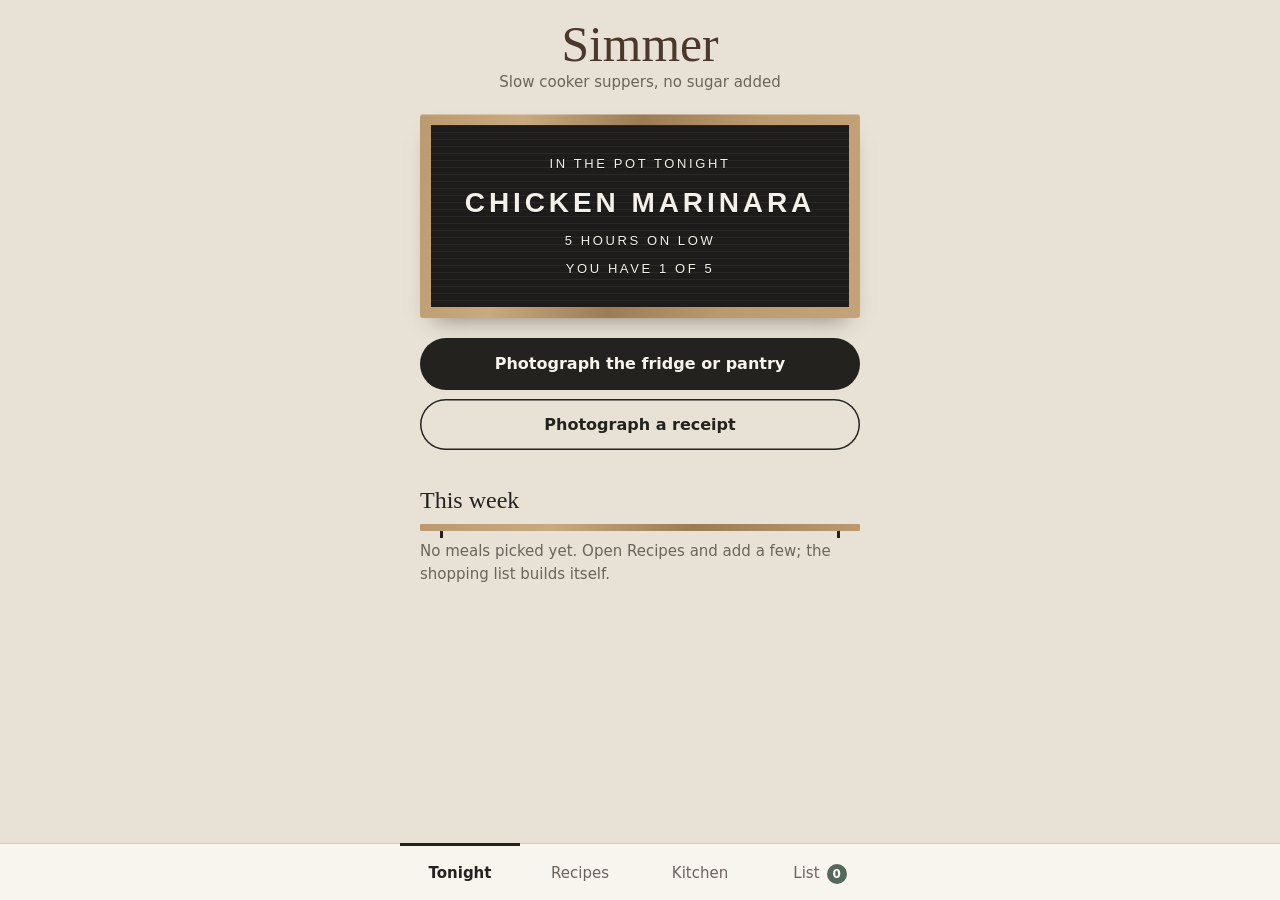
==== kitchen/index.html @ a41b76cf "Add Simmer: slow cooker kitchen app at /kitchen, with its photo reader Co-Authored-By: Claude Fable " ====
<!DOCTYPE html>
<html lang="en">
<head>
<meta charset="utf-8">
<meta name="viewport" content="width=device-width, initial-scale=1, viewport-fit=cover">
<meta http-equiv="Content-Security-Policy" content="default-src 'self'; img-src 'self' data: blob:; connect-src 'self' https://*.workers.dev; base-uri 'none'; form-action 'none'">
<meta name="robots" content="noindex">
<meta name="theme-color" content="#E7E1D6">
<meta name="apple-mobile-web-app-capable" content="yes">
<meta name="apple-mobile-web-app-title" content="Simmer">
<meta name="apple-mobile-web-app-status-bar-style" content="default">
<title>Simmer</title>
<link rel="manifest" href="manifest.webmanifest">
<link rel="apple-touch-icon" href="icon-180.png">
<link rel="icon" href="icon-180.png">
<link rel="stylesheet" href="app.css">
</head>
<body>
<header class="top">
  <h1 class="mark">Simmer</h1>
  <p class="sub" id="sub"></p>
</header>

<main id="view" tabindex="-1"></main>

<nav class="tabs" aria-label="Sections">
  <button data-tab="home" aria-current="page">Tonight</button>
  <button data-tab="recipes">Recipes</button>
  <button data-tab="kitchen">Kitchen</button>
  <button data-tab="list">List <span class="count" id="listCount" hidden></span></button>
</nav>

<div class="scrim" id="scrim" hidden></div>
<section class="sheet" id="sheet" role="dialog" aria-modal="true" aria-labelledby="sheetTitle" hidden></section>
<div class="toast" id="toast" role="status" aria-live="polite"></div>
<input type="file" id="photo" accept="image/*" multiple hidden>

<script type="module" src="app.js"></script>
</body>
</html>
---- kitchen/app.css ----
/* Simmer. A coffee-corner kitchen: limewashed wall, white oak shelves, matte black hardware, a felt letter board. */
:root {
  --wall: #E7E1D6;
  --stoneware: #F8F5EF;
  --iron: #24221F;
  --felt: #1D1C1A;
  --oak: #BC9A70;
  --oak-deep: #9C7C55;
  --leaf: #55695A;
  --espresso: #4B372B;
  --soft: #6B645A;
  --line: #D5CDBF;
  --display: "Didot", "Bodoni 72", "Bodoni MT", "Playfair Display", Georgia, serif;
  --script: "Snell Roundhand", "Savoye LET", "Apple Chancery", "Brush Script MT", cursive;
  --body: "Avenir Next", Avenir, "Segoe UI", system-ui, sans-serif;
  --board: "Avenir Next Condensed", "Arial Narrow", "Helvetica Neue", Arial, sans-serif;
}
* { box-sizing: border-box; }
html { -webkit-text-size-adjust: 100%; }
body {
  margin: 0; background: var(--wall); color: var(--iron);
  font: 400 1.0625rem/1.5 var(--body);
  padding: env(safe-area-inset-top) 0 calc(5.25rem + env(safe-area-inset-bottom));
  -webkit-tap-highlight-color: transparent;
}
body.locked { overflow: hidden; }
button { font: inherit; color: inherit; background: none; border: 0; padding: 0; text-align: inherit; cursor: pointer; }
:focus-visible { outline: 3px solid var(--leaf); outline-offset: 3px; border-radius: 4px; }
h1, h2, h3, p, ul, ol, dl, dd { margin: 0; padding: 0; }
ul, ol { list-style: none; }

.top, main { max-width: 30rem; margin: 0 auto; padding: 0 1.25rem; }
.top { padding-top: 1.25rem; text-align: center; }
.mark { font: 400 3.1rem/1 var(--script); color: var(--espresso); }
.sub { font-size: .9375rem; color: var(--soft); margin-top: .1rem; }
main { padding-top: 1.25rem; outline: none; }

/* The letter board: the one loud thing on the page. */
.boardwrap {
  display: block; width: 100%; padding: .7rem; border-radius: 3px;
  background: linear-gradient(100deg, var(--oak) 0%, #C9A97F 22%, var(--oak-deep) 47%, var(--oak) 71%, #C4A379 100%);
  box-shadow: 0 1px 0 rgba(255,255,255,.35) inset, 0 14px 22px -14px rgba(60,44,28,.55);
}
.board {
  background: var(--felt) repeating-linear-gradient(to bottom, rgba(255,255,255,.055) 0 1px, transparent 1px 7px);
  padding: 1.6rem 1rem 1.5rem; text-align: center; text-transform: uppercase;
  font-family: var(--board); color: #F4F1EA; text-shadow: 0 1px 0 rgba(0,0,0,.6);
}
.board p { letter-spacing: .2em; }
.board .small { font-size: .8125rem; font-weight: 500; line-height: 1.75rem; }
.board .big { font-size: 1.75rem; font-weight: 600; line-height: 1.2; letter-spacing: .14em; margin: .45rem 0 .5rem; text-wrap: balance; }

.snap { display: grid; gap: .6rem; margin-top: 1.25rem; }
.btn {
  display: block; text-align: center; padding: .85rem 1rem; min-height: 3rem;
  background: var(--iron); color: var(--stoneware); border-radius: 999px; font-weight: 600; font-size: 1rem;
}
.btn.quiet { background: none; color: var(--iron); box-shadow: inset 0 0 0 1.5px var(--iron); }
.btn.small { padding: .55rem 1.1rem; min-height: 2.75rem; }
.btn.wide { width: 100%; margin-top: 1.5rem; }
.btn:active { transform: translateY(1px); }

/* Headings sit on an oak shelf with two black brackets. */
.shelf {
  font: 400 1.5rem/1.2 var(--display); margin: 2.25rem 0 1rem; padding-bottom: .55rem; position: relative;
}
.shelf::after {
  content: ""; position: absolute; left: 0; right: 0; bottom: -7px; height: 7px; border-radius: 1px;
  background: linear-gradient(95deg, var(--oak), #C9A97F 30%, var(--oak-deep) 62%, var(--oak));
  box-shadow: 0 6px 8px -5px rgba(60,44,28,.5);
}
.shelf::before {
  content: ""; position: absolute; left: 1.25rem; right: 1.25rem; bottom: -14px; height: 7px;
  border-left: 3px solid var(--iron); border-right: 3px solid var(--iron);
}

.note { color: var(--soft); font-size: .9375rem; margin: 1rem 0; }
.link { display: block; margin-top: 1rem; font-weight: 600; color: var(--leaf); text-decoration: underline; text-underline-offset: 3px; min-height: 2.75rem; }

.rows li + li { border-top: 1px solid var(--line); }
.row { display: flex; justify-content: space-between; align-items: baseline; gap: 1rem; width: 100%; padding: .85rem 0; }
.row .name { font: 400 1.1875rem/1.25 var(--display); }
.meta { color: var(--soft); font-size: .875rem; white-space: nowrap; }

.chips { display: flex; gap: .5rem; overflow-x: auto; margin: 0 -1.25rem 1.25rem; padding: 2px 1.25rem .25rem; scrollbar-width: none; }
.chips::-webkit-scrollbar { display: none; }
.chip { flex: none; padding: .5rem .9rem; min-height: 2.75rem; border-radius: 999px; box-shadow: inset 0 0 0 1.5px var(--line); font-size: .9375rem; background: var(--stoneware); }
.chip[aria-pressed="true"] { background: var(--iron); color: var(--stoneware); box-shadow: none; }

.cards { display: grid; gap: .75rem; }
.card { display: block; width: 100%; background: var(--stoneware); padding: 1.1rem 1.15rem 1rem; border-radius: 4px; border-bottom: 3px solid var(--oak); }
.card .name { display: block; font: 400 1.4375rem/1.2 var(--display); }
.card .meta { display: block; white-space: normal; margin-top: .3rem; }
.have { display: block; margin-top: .6rem; font-size: .9375rem; font-weight: 600; color: var(--espresso); }
.have.ok { color: var(--leaf); }

.pills { display: flex; flex-wrap: wrap; gap: .5rem; }
.pill { padding: .55rem .9rem; min-height: 2.75rem; border-radius: 999px; font-size: .9375rem; color: var(--soft); box-shadow: inset 0 0 0 1.5px var(--line); }
.pill[aria-pressed="true"] { background: var(--leaf); color: #fff; box-shadow: none; font-weight: 600; }
.add { margin-top: 1rem; }
.add label { display: block; font-size: .9375rem; color: var(--soft); margin-bottom: .4rem; }
.add div { display: flex; gap: .5rem; }
.add input { flex: 1; min-width: 0; font: inherit; padding: .55rem .9rem; border: 1.5px solid var(--line); border-radius: 999px; background: var(--stoneware); color: var(--iron); }

.verdict { background: var(--felt); color: #F4F1EA; padding: 1.4rem 1.25rem 1.25rem; border-radius: 4px; }
.verdict .pick { font: 400 2rem/1.1 var(--display); margin-bottom: .3rem; }
.verdict dl { display: flex; gap: 2rem; margin-top: 1rem; padding-top: .9rem; border-top: 1px solid rgba(255,255,255,.18); }
.verdict dt { font-size: .875rem; opacity: .75; }
.verdict dd { font-size: 1.25rem; font-weight: 600; font-variant-numeric: tabular-nums; }

.buy { width: 100%; border-collapse: collapse; font-variant-numeric: tabular-nums; }
.buy thead th { font-size: .8125rem; font-weight: 500; color: var(--soft); text-align: right; padding: 0 0 .5rem .5rem; }
.buy thead th:first-child { text-align: left; padding-left: 0; }
.buy tbody tr { border-top: 1px solid var(--line); }
.buy tbody th { text-align: left; display: flex; align-items: center; gap: .75rem; font-weight: 400; padding: .7rem 0; }
.buy tbody th .name { display: block; line-height: 1.3; }
.buy tbody th .meta { display: block; white-space: normal; }
.buy b { font-weight: 600; color: var(--espresso); }
.buy td { text-align: right; padding-left: .5rem; color: var(--soft); white-space: nowrap; vertical-align: middle; font-size: .9375rem; }
.buy td.win { color: var(--iron); font-weight: 700; }
.buy td i { font-style: normal; font-size: .6875rem; color: var(--leaf); margin-left: 2px; vertical-align: super; }
.tick { flex: none; width: 1.75rem; height: 1.75rem; border-radius: 50%; box-shadow: inset 0 0 0 1.5px var(--iron); position: relative; }
.tick::after { content: ""; position: absolute; inset: -.5rem; }

.tabs {
  position: fixed; left: 0; right: 0; bottom: 0; z-index: 5; display: flex; justify-content: center;
  background: var(--stoneware); border-top: 1px solid var(--line); padding: 0 .5rem env(safe-area-inset-bottom);
}
.tabs button { flex: 1; max-width: 7.5rem; text-align: center; padding: 1rem 0 .95rem; font-size: .9375rem; color: var(--soft); border-top: 3px solid transparent; margin-top: -1px; }
.tabs button[aria-current] { color: var(--iron); font-weight: 600; border-top-color: var(--iron); }
.count { display: inline-block; min-width: 1.25rem; padding: 0 .3rem; margin-left: .15rem; border-radius: 999px; background: var(--leaf); color: #fff; font-size: .75rem; font-weight: 600; line-height: 1.25rem; }

.scrim { position: fixed; inset: 0; background: rgba(29,28,26,.5); z-index: 10; }
.sheet {
  position: fixed; left: 0; right: 0; bottom: 0; z-index: 11; max-height: 90dvh; overflow-y: auto;
  max-width: 30rem; margin: 0 auto; background: var(--stoneware); border-radius: 14px 14px 0 0;
  padding: 1.5rem 1.25rem calc(1.5rem + env(safe-area-inset-bottom)); animation: rise .22s ease-out;
}
@keyframes rise { from { transform: translateY(24px); opacity: 0; } }
.sheet h2 { font: 400 1.875rem/1.15 var(--display); padding-right: 4rem; text-wrap: balance; }
.sheet h3 { font: 400 1.25rem/1.2 var(--display); margin: 1.5rem 0 .5rem; }
.close { position: absolute; top: 1.1rem; right: 1.25rem; min-height: 2.75rem; padding: 0 .25rem; font-size: .9375rem; color: var(--soft); text-decoration: underline; text-underline-offset: 3px; }
.facts { color: var(--soft); font-size: .9375rem; margin-top: .5rem; }
.blurb { margin-top: .75rem; }
.ings li { display: flex; justify-content: space-between; align-items: baseline; gap: 1rem; padding: .5rem 0; border-top: 1px solid var(--line); }
.ings small { display: block; color: var(--soft); font-size: .875rem; }
.ings em { font-style: normal; font-size: .8125rem; font-weight: 600; }
.ings .got em { color: var(--leaf); }
.ings .need em { color: var(--stoneware); background: var(--espresso); padding: .1rem .55rem; border-radius: 999px; }
.steps { counter-reset: s; }
.steps li { counter-increment: s; position: relative; padding: .35rem 0 .35rem 2.1rem; }
.steps li::before { content: counter(s); position: absolute; left: 0; top: .3rem; font: 400 1.375rem/1.2 var(--display); color: var(--oak-deep); }
.little { margin-top: 1.25rem; padding: .9rem 1rem; background: #E6EBE3; border-radius: 4px; font-size: .9375rem; }
.safe { margin-top: .9rem; font-size: .875rem; color: var(--soft); }
.found li { border-top: 1px solid var(--line); }
.found label { display: flex; align-items: center; gap: .75rem; padding: .7rem 0; min-height: 2.75rem; }
.found input { width: 1.35rem; height: 1.35rem; accent-color: var(--leaf); flex: none; }
.found span { flex: 1; }
.found em { font-style: normal; color: var(--soft); font-variant-numeric: tabular-nums; }
.found { margin-top: 1rem; }
.working { height: 4px; margin-top: 1.25rem; border-radius: 2px; background: linear-gradient(90deg, var(--line) 0 40%, var(--oak) 50%, var(--line) 60% 100%) 0 0 / 300% 100%; animation: slide 1.4s linear infinite; }
@keyframes slide { to { background-position: -150% 0; } }

.toast {
  position: fixed; left: 50%; bottom: calc(6rem + env(safe-area-inset-bottom)); transform: translate(-50%, 12px); z-index: 20;
  background: var(--iron); color: var(--stoneware); padding: .6rem 1.1rem; border-radius: 999px; font-size: .9375rem;
  opacity: 0; pointer-events: none; transition: opacity .2s, transform .2s; white-space: nowrap; max-width: 90vw;
}
.toast.on { opacity: 1; transform: translate(-50%, 0); }

@media (prefers-reduced-motion: reduce) {
  .sheet, .working { animation: none; }
  .toast { transition: none; }
}
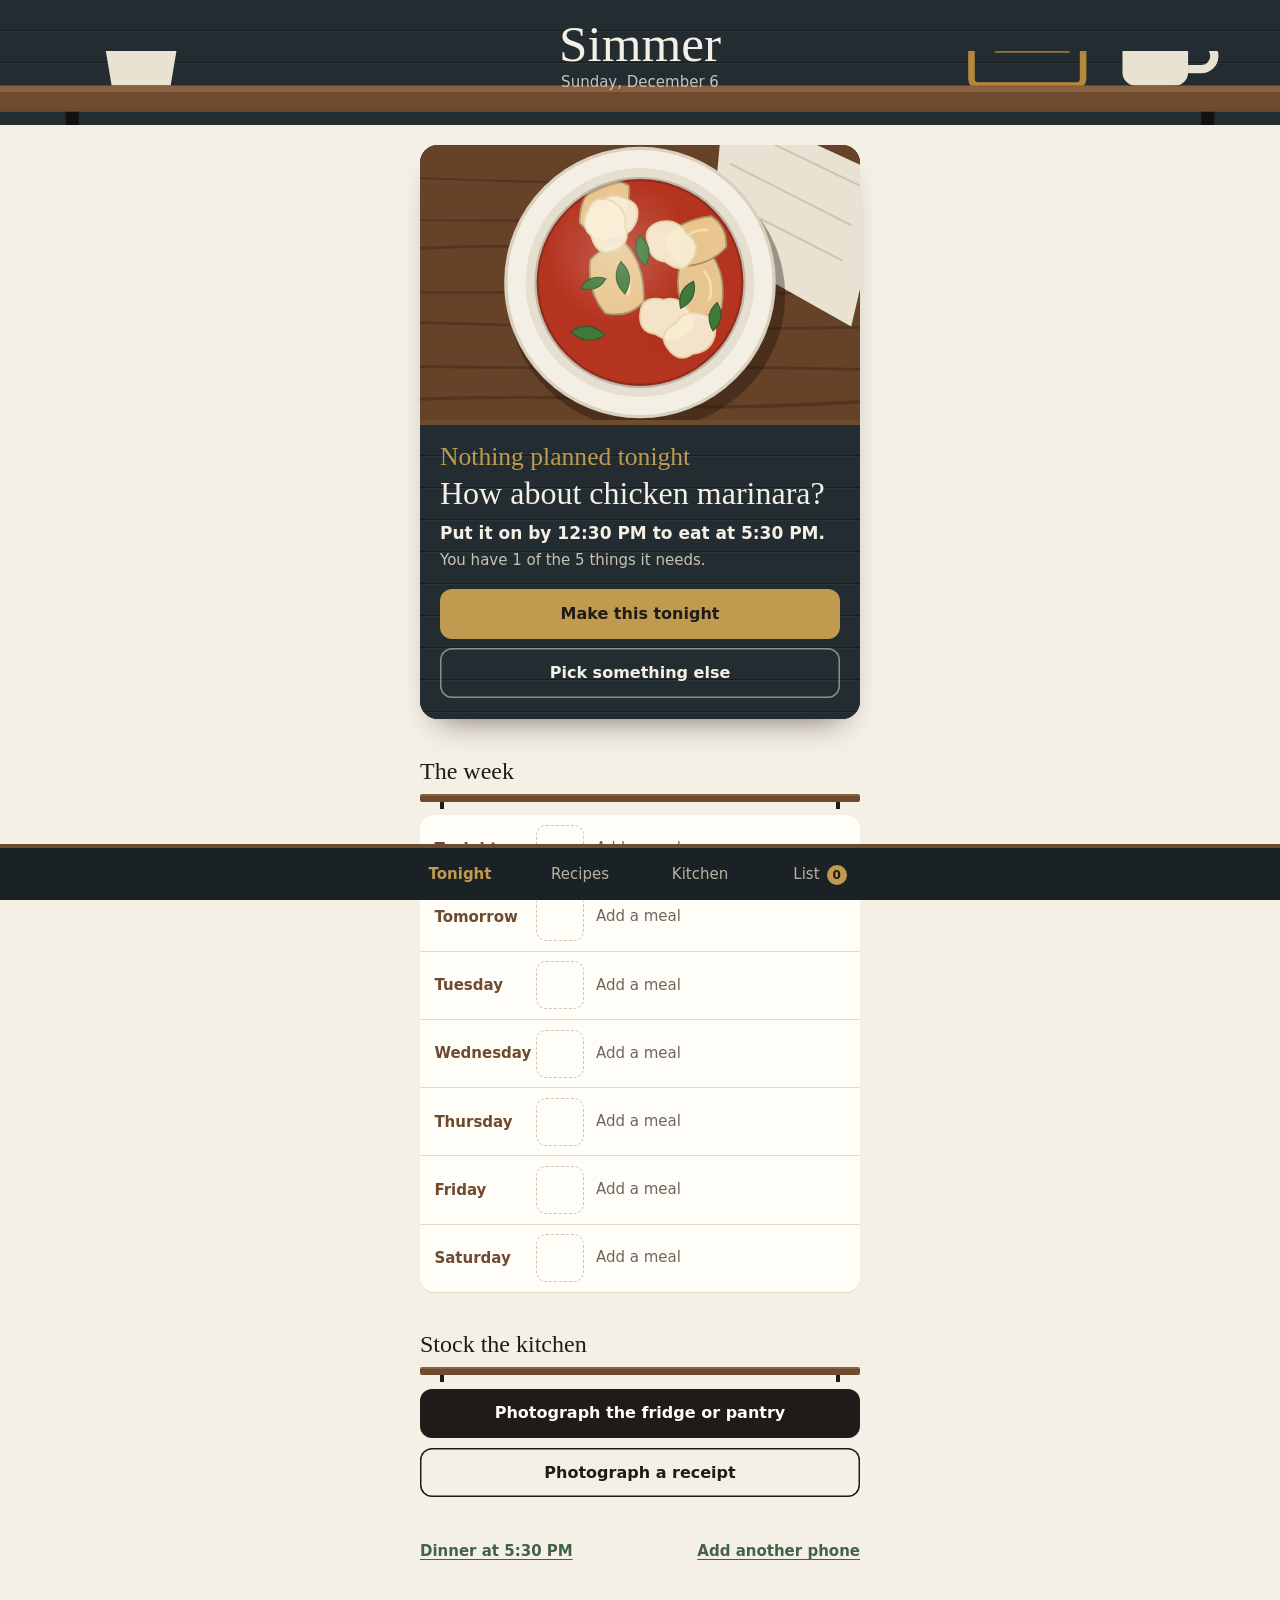
==== commit ea2a76b2: "Simmer: coffee-nook redesign, tonight's dinner, dish drawings, week plan, shared between phones Co-A" ====
--- a/kitchen/index.html
+++ b/kitchen/index.html
@@ -5,10 +5,10 @@
 <meta name="viewport" content="width=device-width, initial-scale=1, viewport-fit=cover">
 <meta http-equiv="Content-Security-Policy" content="default-src 'self'; img-src 'self' data: blob:; connect-src 'self' https://*.workers.dev; base-uri 'none'; form-action 'none'">
 <meta name="robots" content="noindex">
-<meta name="theme-color" content="#E7E1D6">
+<meta name="theme-color" content="#232D31">
 <meta name="apple-mobile-web-app-capable" content="yes">
 <meta name="apple-mobile-web-app-title" content="Simmer">
-<meta name="apple-mobile-web-app-status-bar-style" content="default">
+<meta name="apple-mobile-web-app-status-bar-style" content="black-translucent">
 <title>Simmer</title>
 <link rel="manifest" href="manifest.webmanifest">
 <link rel="apple-touch-icon" href="icon-180.png">
@@ -17,6 +17,16 @@
 </head>
 <body>
 <header class="top">
+  <div class="nook" aria-hidden="true">
+    <svg viewBox="0 0 390 74" preserveAspectRatio="xMidYMax slice">
+      <g fill="#44624A"><path d="M41 44C30 34 27 22 33 12C39 22 42 32 41 44Z"/><path d="M44 44C44 30 50 18 60 12C59 26 54 37 44 44Z"/><path d="M40 46C28 44 20 37 17 28C28 30 36 36 40 46Z"/><path d="M46 46C56 42 63 36 67 27C68 38 60 45 46 46Z" opacity=".85"/></g>
+      <path d="M31 44H55L52 62H34Z" fill="#E9E2D3"/>
+      <rect x="296" y="26" width="34" height="36" rx="2" fill="none" stroke="#B4873A" stroke-width="2"/><path d="M303 52L311 40L317 47L321 43L326 52Z" fill="#B4873A" opacity=".8"/>
+      <path d="M342 46H362V58A4 4 0 0 1 358 62H346A4 4 0 0 1 342 58Z" fill="#E9E2D3"/><path d="M362 49H366A4 4 0 0 1 366 57H362" fill="none" stroke="#E9E2D3" stroke-width="2.5"/>
+      <rect x="0" y="62" width="390" height="8" fill="#6E4A2E"/><rect x="0" y="62" width="390" height="2" fill="#8A6140"/>
+      <path d="M22 70V74M368 70V74" stroke="#111" stroke-width="4"/>
+    </svg>
+  </div>
   <h1 class="mark">Simmer</h1>
   <p class="sub" id="sub"></p>
 </header>
--- a/kitchen/app.css
+++ b/kitchen/app.css
@@ -1,111 +1,132 @@
-/* Simmer. A coffee-corner kitchen: limewashed wall, white oak shelves, matte black hardware, a felt letter board. */
+/* Simmer. A modern coffee nook: cream plaster, walnut shelves, matte black, brass pulls, a little green. */
 :root {
-  --wall: #E7E1D6;
-  --stoneware: #F8F5EF;
-  --iron: #24221F;
-  --felt: #1D1C1A;
-  --oak: #BC9A70;
-  --oak-deep: #9C7C55;
-  --leaf: #55695A;
-  --espresso: #4B372B;
-  --soft: #6B645A;
-  --line: #D5CDBF;
+  --cream: #F5F0E6;
+  --paper: #FFFDF8;
+  --ink: #1E1B18;
+  --slate: #232D31;
+  --slate-deep: #1A2225;
+  --walnut: #6E4A2E;
+  --walnut-light: #8A6140;
+  --brass: #C09A4E;
+  --brass-deep: #8C6A2B;
+  --fern: #44624A;
+  --soft: #6F665A;
+  --line: #E2D9C8;
   --display: "Didot", "Bodoni 72", "Bodoni MT", "Playfair Display", Georgia, serif;
   --script: "Snell Roundhand", "Savoye LET", "Apple Chancery", "Brush Script MT", cursive;
   --body: "Avenir Next", Avenir, "Segoe UI", system-ui, sans-serif;
-  --board: "Avenir Next Condensed", "Arial Narrow", "Helvetica Neue", Arial, sans-serif;
 }
 * { box-sizing: border-box; }
-html { -webkit-text-size-adjust: 100%; }
+html { -webkit-text-size-adjust: 100%; background: var(--slate); }
 body {
-  margin: 0; background: var(--wall); color: var(--iron);
+  margin: 0; background: var(--cream); color: var(--ink);
   font: 400 1.0625rem/1.5 var(--body);
-  padding: env(safe-area-inset-top) 0 calc(5.25rem + env(safe-area-inset-bottom));
-  -webkit-tap-highlight-color: transparent;
+  padding-bottom: calc(5.5rem + env(safe-area-inset-bottom));
+  -webkit-tap-highlight-color: transparent; min-height: 100vh;
 }
 body.locked { overflow: hidden; }
 button { font: inherit; color: inherit; background: none; border: 0; padding: 0; text-align: inherit; cursor: pointer; }
-:focus-visible { outline: 3px solid var(--leaf); outline-offset: 3px; border-radius: 4px; }
+:focus-visible { outline: 3px solid var(--brass); outline-offset: 3px; border-radius: 6px; }
 h1, h2, h3, p, ul, ol, dl, dd { margin: 0; padding: 0; }
 ul, ol { list-style: none; }
 
-.top, main { max-width: 30rem; margin: 0 auto; padding: 0 1.25rem; }
-.top { padding-top: 1.25rem; text-align: center; }
-.mark { font: 400 3.1rem/1 var(--script); color: var(--espresso); }
-.sub { font-size: .9375rem; color: var(--soft); margin-top: .1rem; }
-main { padding-top: 1.25rem; outline: none; }
+/* The dark shiplap wall with a walnut shelf along the bottom. */
+.top {
+  position: relative; text-align: center; color: var(--cream);
+  padding: calc(1.1rem + env(safe-area-inset-top)) 1.25rem 14px;
+  background: var(--slate) repeating-linear-gradient(to bottom, transparent 0 30px, rgba(0,0,0,.4) 30px 31px, rgba(255,255,255,.05) 31px 32px);
+}
+.mark { font: 400 3.2rem/1 var(--script); position: relative; z-index: 1; }
+.sub { font-size: .9375rem; color: #C9C2B4; margin-top: .15rem; position: relative; z-index: 1; padding-bottom: 1.1rem; }
+.nook { position: absolute; inset: auto 0 0 0; height: 74px; overflow: hidden; }
+.nook svg { display: block; width: 100%; height: 100%; }
 
-/* The letter board: the one loud thing on the page. */
-.boardwrap {
-  display: block; width: 100%; padding: .7rem; border-radius: 3px;
-  background: linear-gradient(100deg, var(--oak) 0%, #C9A97F 22%, var(--oak-deep) 47%, var(--oak) 71%, #C4A379 100%);
-  box-shadow: 0 1px 0 rgba(255,255,255,.35) inset, 0 14px 22px -14px rgba(60,44,28,.55);
+main { max-width: 30rem; margin: 0 auto; padding: 1.25rem 1.25rem 0; outline: none; }
+.dish { display: block; width: 100%; height: 100%; }
+
+.btn {
+  display: block; text-align: center; padding: .8rem 1.1rem; min-height: 3rem;
+  background: var(--ink); color: var(--paper); border-radius: 12px; font-weight: 600; font-size: 1rem;
 }
-.board {
-  background: var(--felt) repeating-linear-gradient(to bottom, rgba(255,255,255,.055) 0 1px, transparent 1px 7px);
-  padding: 1.6rem 1rem 1.5rem; text-align: center; text-transform: uppercase;
-  font-family: var(--board); color: #F4F1EA; text-shadow: 0 1px 0 rgba(0,0,0,.6);
-}
-.board p { letter-spacing: .2em; }
-.board .small { font-size: .8125rem; font-weight: 500; line-height: 1.75rem; }
-.board .big { font-size: 1.75rem; font-weight: 600; line-height: 1.2; letter-spacing: .14em; margin: .45rem 0 .5rem; text-wrap: balance; }
-
-.snap { display: grid; gap: .6rem; margin-top: 1.25rem; }
-.btn {
-  display: block; text-align: center; padding: .85rem 1rem; min-height: 3rem;
-  background: var(--iron); color: var(--stoneware); border-radius: 999px; font-weight: 600; font-size: 1rem;
-}
-.btn.quiet { background: none; color: var(--iron); box-shadow: inset 0 0 0 1.5px var(--iron); }
+.btn.brass { background: var(--brass); color: var(--ink); }
+.btn.ghost { background: none; color: var(--cream); box-shadow: inset 0 0 0 1.5px rgba(245,240,230,.5); }
+.btn.line { background: none; color: var(--ink); box-shadow: inset 0 0 0 1.5px var(--ink); }
 .btn.small { padding: .55rem 1.1rem; min-height: 2.75rem; }
-.btn.wide { width: 100%; margin-top: 1.5rem; }
+.btn.wide { width: 100%; margin-top: 1.1rem; }
 .btn:active { transform: translateY(1px); }
 
-/* Headings sit on an oak shelf with two black brackets. */
-.shelf {
-  font: 400 1.5rem/1.2 var(--display); margin: 2.25rem 0 1rem; padding-bottom: .55rem; position: relative;
+/* Tonight. */
+.hero { border-radius: 18px; overflow: hidden; background: var(--slate); color: var(--cream); box-shadow: 0 18px 30px -18px rgba(30,20,10,.6); }
+.hero > .dish { aspect-ratio: 16 / 10; height: auto; }
+.panel { padding: 1.2rem 1.25rem 1.3rem; background: var(--slate) repeating-linear-gradient(to bottom, transparent 0 30px, rgba(0,0,0,.35) 30px 31px, rgba(255,255,255,.04) 31px 32px); border-top: 5px solid var(--walnut); }
+.kicker { font: 400 1.6rem/1 var(--script); color: var(--brass); }
+.panel h2 { font: 400 2rem/1.12 var(--display); margin-top: .35rem; text-wrap: balance; }
+.when { margin-top: .6rem; font-weight: 600; }
+.stock { margin-top: .15rem; color: #C9C2B4; font-size: .9375rem; }
+.acts { display: flex; flex-wrap: wrap; gap: .6rem; margin-top: 1.1rem; }
+.acts .btn { flex: 1 1 auto; }
+.bar { display: block; width: 100%; height: 8px; margin-top: .9rem; border-radius: 4px; overflow: hidden; }
+.bar .track { fill: rgba(255,255,255,.16); }
+.bar .fill { fill: var(--brass); }
+
+/* Headings sit on a walnut shelf with black brackets. */
+.shelf { font: 400 1.5rem/1.2 var(--display); margin: 2.4rem 0 1.35rem; padding-bottom: .5rem; position: relative; }
+.shelf::after {
+  content: ""; position: absolute; left: 0; right: 0; bottom: -8px; height: 8px; border-radius: 2px;
+  background: linear-gradient(to bottom, var(--walnut-light) 0 2px, var(--walnut) 2px);
+  box-shadow: 0 7px 9px -5px rgba(40,25,12,.55);
 }
-.shelf::after {
-  content: ""; position: absolute; left: 0; right: 0; bottom: -7px; height: 7px; border-radius: 1px;
-  background: linear-gradient(95deg, var(--oak), #C9A97F 30%, var(--oak-deep) 62%, var(--oak));
-  box-shadow: 0 6px 8px -5px rgba(60,44,28,.5);
-}
-.shelf::before {
-  content: ""; position: absolute; left: 1.25rem; right: 1.25rem; bottom: -14px; height: 7px;
-  border-left: 3px solid var(--iron); border-right: 3px solid var(--iron);
-}
+.shelf::before { content: ""; position: absolute; left: 1.25rem; right: 1.25rem; bottom: -15px; height: 7px; border-left: 4px solid var(--ink); border-right: 4px solid var(--ink); }
 
+.days { background: var(--paper); border-radius: 14px; overflow: hidden; box-shadow: 0 1px 0 var(--line); }
+.days li + li { border-top: 1px solid var(--line); }
+.day { display: grid; grid-template-columns: 5.6rem 3rem 1fr; align-items: center; gap: .75rem; width: 100%; padding: .6rem .9rem; min-height: 4.2rem; }
+.dn { font-size: .9375rem; font-weight: 600; color: var(--walnut); }
+.thumb { display: block; width: 3rem; height: 3rem; border-radius: 10px; overflow: hidden; flex: none; }
+.thumb.empty { border: 1.5px dashed #CFC4AE; }
+.meal { font: 400 1.125rem/1.25 var(--display); }
+.meal small { display: block; font: 400 .8125rem/1.3 var(--body); color: var(--soft); margin-top: .1rem; }
+.meal.none { font: 400 .9375rem/1.3 var(--body); color: var(--soft); }
+
+.snap { display: grid; gap: .6rem; }
 .note { color: var(--soft); font-size: .9375rem; margin: 1rem 0; }
-.link { display: block; margin-top: 1rem; font-weight: 600; color: var(--leaf); text-decoration: underline; text-underline-offset: 3px; min-height: 2.75rem; }
+.foot { display: flex; justify-content: space-between; gap: 1rem; margin-top: 2rem; }
+.link { font-weight: 600; font-size: .9375rem; color: var(--fern); text-decoration: underline; text-underline-offset: 3px; min-height: 2.75rem; }
 
-.rows li + li { border-top: 1px solid var(--line); }
-.row { display: flex; justify-content: space-between; align-items: baseline; gap: 1rem; width: 100%; padding: .85rem 0; }
-.row .name { font: 400 1.1875rem/1.25 var(--display); }
-.meta { color: var(--soft); font-size: .875rem; white-space: nowrap; }
+.chips { display: flex; gap: .5rem; overflow-x: auto; margin: 0 -1.25rem 1.1rem; padding: 2px 1.25rem .25rem; scrollbar-width: none; }
+.chips::-webkit-scrollbar { display: none; }
+.chips.wrap { flex-wrap: wrap; overflow: visible; margin: 0; padding: 0; }
+.chip { flex: none; padding: .5rem .9rem; min-height: 2.75rem; border-radius: 999px; box-shadow: inset 0 0 0 1.5px var(--line); font-size: .9375rem; background: var(--paper); }
+.chip[aria-pressed="true"] { background: var(--ink); color: var(--paper); box-shadow: none; font-weight: 600; }
 
-.chips { display: flex; gap: .5rem; overflow-x: auto; margin: 0 -1.25rem 1.25rem; padding: 2px 1.25rem .25rem; scrollbar-width: none; }
-.chips::-webkit-scrollbar { display: none; }
-.chip { flex: none; padding: .5rem .9rem; min-height: 2.75rem; border-radius: 999px; box-shadow: inset 0 0 0 1.5px var(--line); font-size: .9375rem; background: var(--stoneware); }
-.chip[aria-pressed="true"] { background: var(--iron); color: var(--stoneware); box-shadow: none; }
-
-.cards { display: grid; gap: .75rem; }
-.card { display: block; width: 100%; background: var(--stoneware); padding: 1.1rem 1.15rem 1rem; border-radius: 4px; border-bottom: 3px solid var(--oak); }
-.card .name { display: block; font: 400 1.4375rem/1.2 var(--display); }
-.card .meta { display: block; white-space: normal; margin-top: .3rem; }
-.have { display: block; margin-top: .6rem; font-size: .9375rem; font-weight: 600; color: var(--espresso); }
-.have.ok { color: var(--leaf); }
+.cards { display: grid; gap: .7rem; }
+.card { display: flex; align-items: center; gap: .9rem; width: 100%; background: var(--paper); padding: .7rem; border-radius: 14px; box-shadow: 0 1px 0 var(--line), 0 10px 18px -16px rgba(40,25,12,.5); }
+.card .thumb { width: 5.5rem; height: 5.5rem; border-radius: 10px; }
+.card .txt { flex: 1; min-width: 0; }
+.card .name { display: block; font: 400 1.3125rem/1.18 var(--display); }
+.meta { color: var(--soft); font-size: .875rem; }
+.card .meta { display: block; margin-top: .25rem; }
+.have { display: block; margin-top: .3rem; font-size: .875rem; font-weight: 600; color: var(--walnut); }
+.have.ok { color: var(--fern); }
+.cards.tight { margin-top: 1rem; }
+.cards.tight .card { box-shadow: inset 0 0 0 1px var(--line); }
+.cards.tight .card[aria-current] { box-shadow: inset 0 0 0 2.5px var(--brass); }
+.cards.tight .card .thumb { width: 4rem; height: 4rem; }
 
 .pills { display: flex; flex-wrap: wrap; gap: .5rem; }
-.pill { padding: .55rem .9rem; min-height: 2.75rem; border-radius: 999px; font-size: .9375rem; color: var(--soft); box-shadow: inset 0 0 0 1.5px var(--line); }
-.pill[aria-pressed="true"] { background: var(--leaf); color: #fff; box-shadow: none; font-weight: 600; }
+.pill { padding: .55rem .9rem; min-height: 2.75rem; border-radius: 999px; font-size: .9375rem; color: var(--soft); background: var(--paper); box-shadow: inset 0 0 0 1.5px var(--line); }
+.pill[aria-pressed="true"] { background: var(--fern); color: #fff; box-shadow: none; font-weight: 600; }
 .add { margin-top: 1rem; }
-.add label { display: block; font-size: .9375rem; color: var(--soft); margin-bottom: .4rem; }
+.add label, .time { display: block; font-size: .9375rem; color: var(--soft); margin-bottom: .4rem; }
 .add div { display: flex; gap: .5rem; }
-.add input { flex: 1; min-width: 0; font: inherit; padding: .55rem .9rem; border: 1.5px solid var(--line); border-radius: 999px; background: var(--stoneware); color: var(--iron); }
+.add input, .time input { flex: 1; min-width: 0; font: inherit; padding: .55rem .9rem; border: 1.5px solid var(--line); border-radius: 12px; background: var(--paper); color: var(--ink); }
+.time { margin-top: 1.25rem; }
+.time input { display: block; width: 100%; margin-top: .4rem; font-size: 1.25rem; }
 
-.verdict { background: var(--felt); color: #F4F1EA; padding: 1.4rem 1.25rem 1.25rem; border-radius: 4px; }
-.verdict .pick { font: 400 2rem/1.1 var(--display); margin-bottom: .3rem; }
+.verdict { background: var(--slate) repeating-linear-gradient(to bottom, transparent 0 30px, rgba(0,0,0,.35) 30px 31px, rgba(255,255,255,.04) 31px 32px); color: var(--cream); padding: 1.3rem 1.25rem 1.25rem; border-radius: 18px; border-bottom: 6px solid var(--walnut); }
+.verdict .pick { font: 400 2.5rem/1.1 var(--display); margin: .15rem 0 .3rem; }
 .verdict dl { display: flex; gap: 2rem; margin-top: 1rem; padding-top: .9rem; border-top: 1px solid rgba(255,255,255,.18); }
-.verdict dt { font-size: .875rem; opacity: .75; }
+.verdict dt { font-size: .875rem; color: #C9C2B4; }
 .verdict dd { font-size: 1.25rem; font-weight: 600; font-variant-numeric: tabular-nums; }
 
 .buy { width: 100%; border-collapse: collapse; font-variant-numeric: tabular-nums; }
@@ -114,56 +135,58 @@
 .buy tbody tr { border-top: 1px solid var(--line); }
 .buy tbody th { text-align: left; display: flex; align-items: center; gap: .75rem; font-weight: 400; padding: .7rem 0; }
 .buy tbody th .name { display: block; line-height: 1.3; }
-.buy tbody th .meta { display: block; white-space: normal; }
-.buy b { font-weight: 600; color: var(--espresso); }
+.buy tbody th .meta { display: block; }
+.buy b { font-weight: 600; color: var(--walnut); }
 .buy td { text-align: right; padding-left: .5rem; color: var(--soft); white-space: nowrap; vertical-align: middle; font-size: .9375rem; }
-.buy td.win { color: var(--iron); font-weight: 700; }
-.buy td i { font-style: normal; font-size: .6875rem; color: var(--leaf); margin-left: 2px; vertical-align: super; }
-.tick { flex: none; width: 1.75rem; height: 1.75rem; border-radius: 50%; box-shadow: inset 0 0 0 1.5px var(--iron); position: relative; }
+.buy td.win { color: var(--ink); font-weight: 700; }
+.buy td i { font-style: normal; font-size: .6875rem; color: var(--fern); margin-left: 2px; vertical-align: super; }
+.tick { flex: none; width: 1.75rem; height: 1.75rem; border-radius: 50%; box-shadow: inset 0 0 0 1.5px var(--ink); position: relative; background: var(--paper); }
 .tick::after { content: ""; position: absolute; inset: -.5rem; }
 
 .tabs {
   position: fixed; left: 0; right: 0; bottom: 0; z-index: 5; display: flex; justify-content: center;
-  background: var(--stoneware); border-top: 1px solid var(--line); padding: 0 .5rem env(safe-area-inset-bottom);
+  background: var(--slate-deep); border-top: 4px solid var(--walnut); padding: 0 .5rem env(safe-area-inset-bottom);
 }
-.tabs button { flex: 1; max-width: 7.5rem; text-align: center; padding: 1rem 0 .95rem; font-size: .9375rem; color: var(--soft); border-top: 3px solid transparent; margin-top: -1px; }
-.tabs button[aria-current] { color: var(--iron); font-weight: 600; border-top-color: var(--iron); }
-.count { display: inline-block; min-width: 1.25rem; padding: 0 .3rem; margin-left: .15rem; border-radius: 999px; background: var(--leaf); color: #fff; font-size: .75rem; font-weight: 600; line-height: 1.25rem; }
+.tabs button { flex: 1; max-width: 7.5rem; text-align: center; padding: .95rem 0 .9rem; font-size: .9375rem; color: #B9B2A4; }
+.tabs button[aria-current] { color: var(--brass); font-weight: 600; }
+.count { display: inline-block; min-width: 1.25rem; padding: 0 .3rem; margin-left: .15rem; border-radius: 999px; background: var(--brass); color: var(--ink); font-size: .75rem; font-weight: 700; line-height: 1.25rem; }
 
-.scrim { position: fixed; inset: 0; background: rgba(29,28,26,.5); z-index: 10; }
+.scrim { position: fixed; inset: 0; background: rgba(20,16,12,.6); z-index: 10; }
 .sheet {
-  position: fixed; left: 0; right: 0; bottom: 0; z-index: 11; max-height: 90dvh; overflow-y: auto;
-  max-width: 30rem; margin: 0 auto; background: var(--stoneware); border-radius: 14px 14px 0 0;
+  position: fixed; left: 0; right: 0; bottom: 0; z-index: 11; max-height: 92dvh; overflow-y: auto;
+  max-width: 30rem; margin: 0 auto; background: var(--cream); border-radius: 18px 18px 0 0;
   padding: 1.5rem 1.25rem calc(1.5rem + env(safe-area-inset-bottom)); animation: rise .22s ease-out;
 }
 @keyframes rise { from { transform: translateY(24px); opacity: 0; } }
-.sheet h2 { font: 400 1.875rem/1.15 var(--display); padding-right: 4rem; text-wrap: balance; }
-.sheet h3 { font: 400 1.25rem/1.2 var(--display); margin: 1.5rem 0 .5rem; }
-.close { position: absolute; top: 1.1rem; right: 1.25rem; min-height: 2.75rem; padding: 0 .25rem; font-size: .9375rem; color: var(--soft); text-decoration: underline; text-underline-offset: 3px; }
+.sheet .art { margin: -1.5rem -1.25rem 1.1rem; aspect-ratio: 16 / 9; overflow: hidden; border-bottom: 5px solid var(--walnut); }
+.sheet h2 { font: 400 1.875rem/1.15 var(--display); padding-right: 4.5rem; text-wrap: balance; }
+.sheet .art + h2 { padding-right: 0; }
+.sheet h3 { font: 400 1.25rem/1.2 var(--display); margin: 1.5rem 0 .6rem; }
+.close { position: absolute; top: .9rem; right: 1rem; z-index: 2; min-height: 2.75rem; padding: 0 .9rem; font-size: .9375rem; font-weight: 600; color: var(--ink); background: rgba(255,253,248,.92); border-radius: 999px; }
 .facts { color: var(--soft); font-size: .9375rem; margin-top: .5rem; }
 .blurb { margin-top: .75rem; }
 .ings li { display: flex; justify-content: space-between; align-items: baseline; gap: 1rem; padding: .5rem 0; border-top: 1px solid var(--line); }
 .ings small { display: block; color: var(--soft); font-size: .875rem; }
 .ings em { font-style: normal; font-size: .8125rem; font-weight: 600; }
-.ings .got em { color: var(--leaf); }
-.ings .need em { color: var(--stoneware); background: var(--espresso); padding: .1rem .55rem; border-radius: 999px; }
+.ings .got em { color: var(--fern); }
+.ings .need em { color: var(--paper); background: var(--walnut); padding: .1rem .55rem; border-radius: 999px; }
 .steps { counter-reset: s; }
 .steps li { counter-increment: s; position: relative; padding: .35rem 0 .35rem 2.1rem; }
-.steps li::before { content: counter(s); position: absolute; left: 0; top: .3rem; font: 400 1.375rem/1.2 var(--display); color: var(--oak-deep); }
-.little { margin-top: 1.25rem; padding: .9rem 1rem; background: #E6EBE3; border-radius: 4px; font-size: .9375rem; }
+.steps li::before { content: counter(s); position: absolute; left: 0; top: .3rem; font: 400 1.375rem/1.2 var(--display); color: var(--brass-deep); }
+.little { margin-top: 1.25rem; padding: .9rem 1rem; background: #E4EBDF; border-radius: 12px; font-size: .9375rem; }
 .safe { margin-top: .9rem; font-size: .875rem; color: var(--soft); }
+.found { margin-top: 1rem; }
 .found li { border-top: 1px solid var(--line); }
 .found label { display: flex; align-items: center; gap: .75rem; padding: .7rem 0; min-height: 2.75rem; }
-.found input { width: 1.35rem; height: 1.35rem; accent-color: var(--leaf); flex: none; }
+.found input { width: 1.35rem; height: 1.35rem; accent-color: var(--fern); flex: none; }
 .found span { flex: 1; }
 .found em { font-style: normal; color: var(--soft); font-variant-numeric: tabular-nums; }
-.found { margin-top: 1rem; }
-.working { height: 4px; margin-top: 1.25rem; border-radius: 2px; background: linear-gradient(90deg, var(--line) 0 40%, var(--oak) 50%, var(--line) 60% 100%) 0 0 / 300% 100%; animation: slide 1.4s linear infinite; }
+.working { height: 4px; margin-top: 1.25rem; border-radius: 2px; background: linear-gradient(90deg, var(--line) 0 40%, var(--brass) 50%, var(--line) 60% 100%) 0 0 / 300% 100%; animation: slide 1.4s linear infinite; }
 @keyframes slide { to { background-position: -150% 0; } }
 
 .toast {
   position: fixed; left: 50%; bottom: calc(6rem + env(safe-area-inset-bottom)); transform: translate(-50%, 12px); z-index: 20;
-  background: var(--iron); color: var(--stoneware); padding: .6rem 1.1rem; border-radius: 999px; font-size: .9375rem;
+  background: var(--ink); color: var(--paper); padding: .6rem 1.1rem; border-radius: 999px; font-size: .9375rem;
   opacity: 0; pointer-events: none; transition: opacity .2s, transform .2s; white-space: nowrap; max-width: 90vw;
 }
 .toast.on { opacity: 1; transform: translate(-50%, 0); }
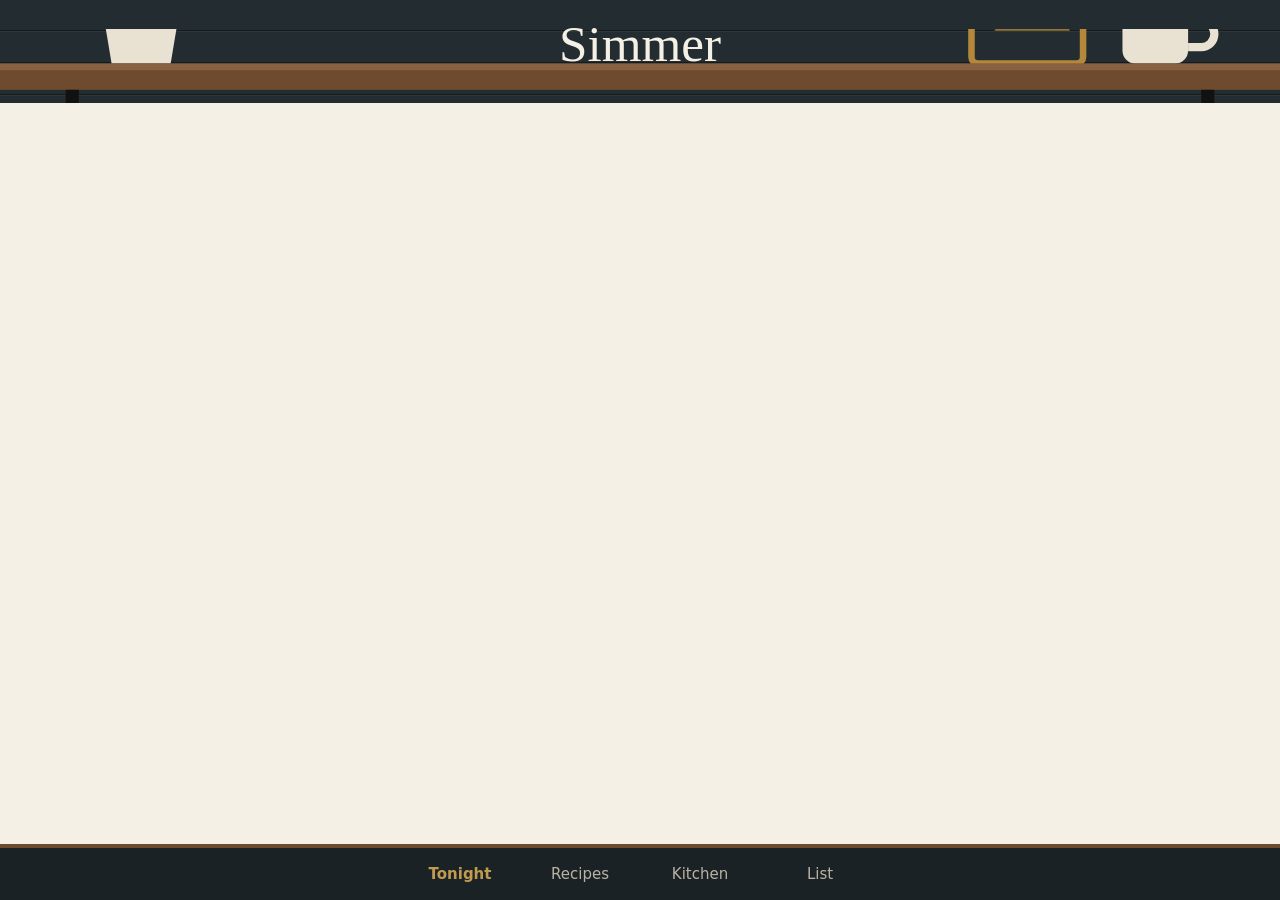
==== commit 695f66a8: "Simmer: load every file by version so updates reach phones at once Co-Authored-By: Claude Fable 5.2 " ====
--- a/kitchen/index.html
+++ b/kitchen/index.html
@@ -45,6 +45,6 @@
 <div class="toast" id="toast" role="status" aria-live="polite"></div>
 <input type="file" id="photo" accept="image/*" multiple hidden>
 
-<script type="module" src="app.js"></script>
+<script type="module" src="boot.js"></script>
 </body>
 </html>
--- a/kitchen/app.css
+++ b/kitchen/app.css
@@ -167,9 +167,10 @@
 .blurb { margin-top: .75rem; }
 .ings li { display: flex; justify-content: space-between; align-items: baseline; gap: 1rem; padding: .5rem 0; border-top: 1px solid var(--line); }
 .ings small { display: block; color: var(--soft); font-size: .875rem; }
-.ings em { font-style: normal; font-size: .8125rem; font-weight: 600; }
-.ings .got em { color: var(--fern); }
-.ings .need em { color: var(--paper); background: var(--walnut); padding: .1rem .55rem; border-radius: 999px; }
+.ings li { align-items: center; }
+.flip { flex: none; min-width: 4.25rem; min-height: 2.75rem; text-align: center; font-size: .875rem; font-weight: 600; border-radius: 999px; }
+.ings .got .flip { color: var(--fern); box-shadow: inset 0 0 0 1.5px var(--fern); }
+.ings .need .flip { color: var(--paper); background: var(--walnut); }
 .steps { counter-reset: s; }
 .steps li { counter-increment: s; position: relative; padding: .35rem 0 .35rem 2.1rem; }
 .steps li::before { content: counter(s); position: absolute; left: 0; top: .3rem; font: 400 1.375rem/1.2 var(--display); color: var(--brass-deep); }
@@ -195,3 +196,30 @@
   .sheet, .working { animation: none; }
   .toast { transition: none; }
 }
+.count[hidden], [hidden] { display: none !important; }
+.dayrow { display: flex; align-items: center; }
+.dayrow .day { flex: 1; min-width: 0; padding-right: .25rem; }
+.swap { flex: none; min-height: 2.75rem; padding: 0 .9rem 0 .5rem; font-size: .875rem; font-weight: 600; color: var(--fern); text-decoration: underline; text-underline-offset: 3px; }
+.seg { display: flex; background: #E9E1D2; border-radius: 12px; padding: 3px; margin-bottom: 1rem; }
+.seg button { flex: 1; text-align: center; min-height: 2.75rem; padding: .3rem .25rem; border-radius: 10px; font-size: .875rem; line-height: 1.2; color: var(--soft); }
+.seg button[aria-pressed="true"] { background: var(--slate); color: var(--cream); font-weight: 600; }
+.day.prep { grid-template-columns: 3rem 1fr; }
+.acts.two { margin-top: 1rem; }
+.acts.two .btn { flex: 1 1 9rem; }
+.little + .little { margin-top: .6rem; }
+.hero > .panel:first-child { border-top: 0; padding-top: 1.6rem; }
+.thumb svg { display: block; width: 100%; height: 100%; }
+.tags { display: flex; flex-wrap: wrap; gap: .35rem; margin-top: .3rem; }
+.tags i { font-style: normal; font-size: .75rem; font-weight: 600; line-height: 1.5; padding: 0 .5rem; border-radius: 999px; background: #F0E6CF; color: var(--brass-deep); }
+.loved { display: flex; align-items: center; justify-content: space-between; gap: .75rem; flex-wrap: wrap; margin-top: 1rem; }
+.loved .btn { flex: 1 1 9rem; }
+.rate { display: flex; }
+.rate button { width: 2.6rem; height: 2.75rem; text-align: center; font-size: 1.7rem; line-height: 1; color: #D8CDB8; }
+.rate button[aria-pressed="true"] { color: var(--brass); }
+.acts.quick { margin-top: 1rem; }
+.acts.quick .btn { flex: 1 1 6rem; padding-left: .5rem; padding-right: .5rem; }
+.acts.quick .btn[aria-current] { background: var(--ink); color: var(--paper); }
+.btn.spin { background: var(--brass); color: var(--ink); margin: .2rem 0 .9rem; }
+.btn.ideas { margin: 1.25rem 0 0; }
+.link.drop { display: block; margin-top: 1.5rem; color: #8C3B2A; }
+.sheet h3 + .btn.wide { margin-top: 0; }
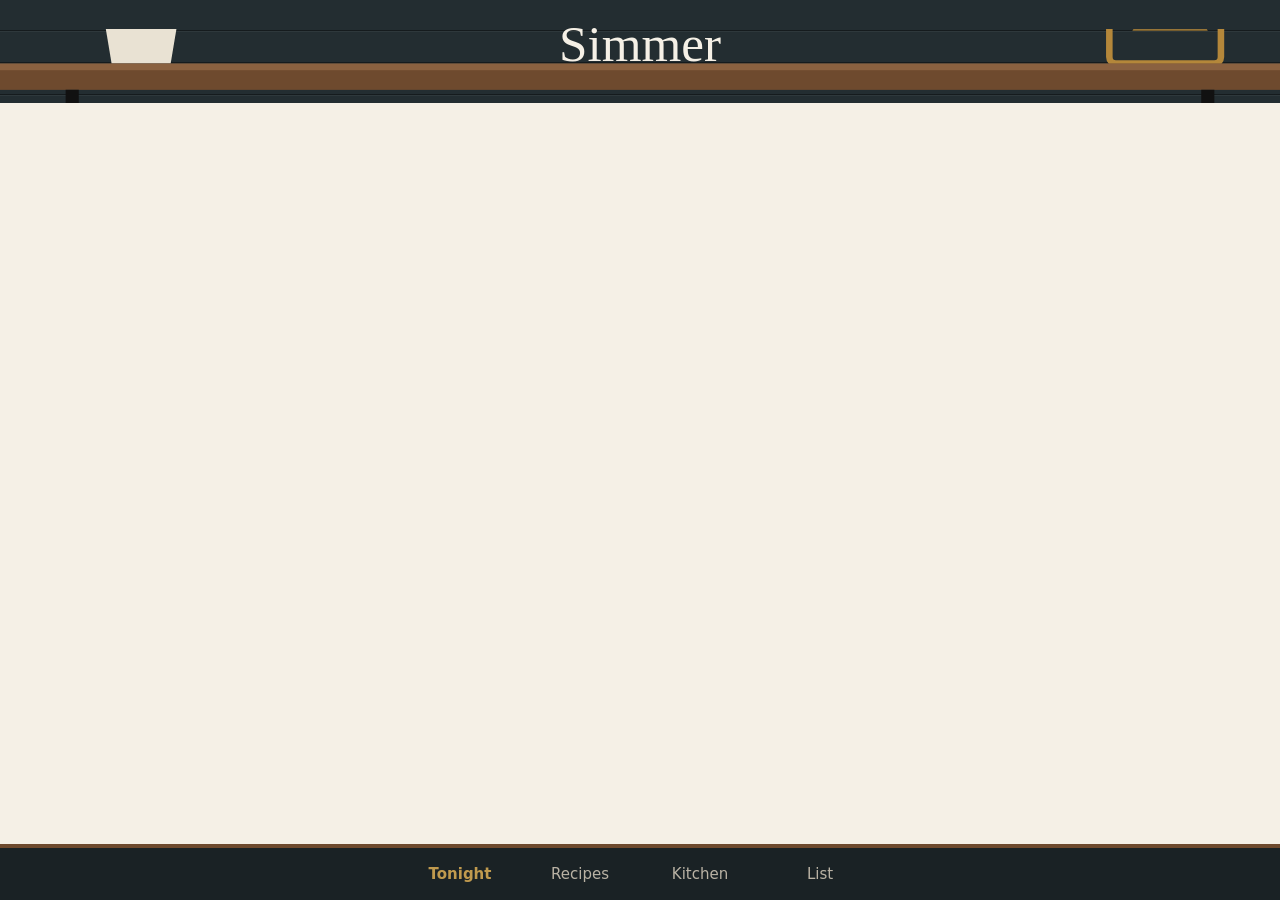
==== commit b6e4de67: "Simmer: fixes from four reviews (server abuse limits and crash guard, safe two-phone sync, recipe co" ====
--- a/kitchen/index.html
+++ b/kitchen/index.html
@@ -3,7 +3,7 @@
 <head>
 <meta charset="utf-8">
 <meta name="viewport" content="width=device-width, initial-scale=1, viewport-fit=cover">
-<meta http-equiv="Content-Security-Policy" content="default-src 'self'; img-src 'self' data: blob:; connect-src 'self' https://*.workers.dev; base-uri 'none'; form-action 'none'">
+<meta http-equiv="Content-Security-Policy" content="default-src 'self'; img-src 'self' data: blob: https://*.workers.dev; connect-src 'self' https://*.workers.dev; base-uri 'none'; form-action 'none'">
 <meta name="robots" content="noindex">
 <meta name="theme-color" content="#232D31">
 <meta name="apple-mobile-web-app-capable" content="yes">
@@ -21,8 +21,7 @@
     <svg viewBox="0 0 390 74" preserveAspectRatio="xMidYMax slice">
       <g fill="#44624A"><path d="M41 44C30 34 27 22 33 12C39 22 42 32 41 44Z"/><path d="M44 44C44 30 50 18 60 12C59 26 54 37 44 44Z"/><path d="M40 46C28 44 20 37 17 28C28 30 36 36 40 46Z"/><path d="M46 46C56 42 63 36 67 27C68 38 60 45 46 46Z" opacity=".85"/></g>
       <path d="M31 44H55L52 62H34Z" fill="#E9E2D3"/>
-      <rect x="296" y="26" width="34" height="36" rx="2" fill="none" stroke="#B4873A" stroke-width="2"/><path d="M303 52L311 40L317 47L321 43L326 52Z" fill="#B4873A" opacity=".8"/>
-      <path d="M342 46H362V58A4 4 0 0 1 358 62H346A4 4 0 0 1 342 58Z" fill="#E9E2D3"/><path d="M362 49H366A4 4 0 0 1 366 57H362" fill="none" stroke="#E9E2D3" stroke-width="2.5"/>
+      <rect x="338" y="26" width="34" height="36" rx="2" fill="none" stroke="#B4873A" stroke-width="2"/><path d="M345 52L353 40L359 47L363 43L368 52Z" fill="#B4873A" opacity=".8"/>
       <rect x="0" y="62" width="390" height="8" fill="#6E4A2E"/><rect x="0" y="62" width="390" height="2" fill="#8A6140"/>
       <path d="M22 70V74M368 70V74" stroke="#111" stroke-width="4"/>
     </svg>
--- a/kitchen/app.css
+++ b/kitchen/app.css
@@ -10,8 +10,10 @@
   --brass: #C09A4E;
   --brass-deep: #8C6A2B;
   --fern: #44624A;
-  --soft: #6F665A;
+  --soft: #645C51;
   --line: #E2D9C8;
+  --edge: #B9AD95;
+  --brass-ink: #6B4E17;
   --display: "Didot", "Bodoni 72", "Bodoni MT", "Playfair Display", Georgia, serif;
   --script: "Snell Roundhand", "Savoye LET", "Apple Chancery", "Brush Script MT", cursive;
   --body: "Avenir Next", Avenir, "Segoe UI", system-ui, sans-serif;
@@ -80,12 +82,12 @@
 
 .days { background: var(--paper); border-radius: 14px; overflow: hidden; box-shadow: 0 1px 0 var(--line); }
 .days li + li { border-top: 1px solid var(--line); }
-.day { display: grid; grid-template-columns: 5.6rem 3rem 1fr; align-items: center; gap: .75rem; width: 100%; padding: .6rem .9rem; min-height: 4.2rem; }
+.day { display: grid; grid-template-columns: 4.1rem 3rem 1fr; align-items: center; gap: .75rem; width: 100%; padding: .6rem .9rem; min-height: 4.2rem; }
 .dn { font-size: .9375rem; font-weight: 600; color: var(--walnut); }
 .thumb { display: block; width: 3rem; height: 3rem; border-radius: 10px; overflow: hidden; flex: none; }
-.thumb.empty { border: 1.5px dashed #CFC4AE; }
+.thumb.empty { border: 1.5px dashed var(--edge); }
 .meal { font: 400 1.125rem/1.25 var(--display); }
-.meal small { display: block; font: 400 .8125rem/1.3 var(--body); color: var(--soft); margin-top: .1rem; }
+.meal small { display: block; font: 400 .875rem/1.3 var(--body); color: var(--soft); margin-top: .1rem; }
 .meal.none { font: 400 .9375rem/1.3 var(--body); color: var(--soft); }
 
 .snap { display: grid; gap: .6rem; }
@@ -96,7 +98,7 @@
 .chips { display: flex; gap: .5rem; overflow-x: auto; margin: 0 -1.25rem 1.1rem; padding: 2px 1.25rem .25rem; scrollbar-width: none; }
 .chips::-webkit-scrollbar { display: none; }
 .chips.wrap { flex-wrap: wrap; overflow: visible; margin: 0; padding: 0; }
-.chip { flex: none; padding: .5rem .9rem; min-height: 2.75rem; border-radius: 999px; box-shadow: inset 0 0 0 1.5px var(--line); font-size: .9375rem; background: var(--paper); }
+.chip { flex: none; padding: .5rem .9rem; min-height: 2.75rem; border-radius: 999px; box-shadow: inset 0 0 0 1.5px var(--edge); font-size: .9375rem; background: var(--paper); }
 .chip[aria-pressed="true"] { background: var(--ink); color: var(--paper); box-shadow: none; font-weight: 600; }
 
 .cards { display: grid; gap: .7rem; }
@@ -114,7 +116,7 @@
 .cards.tight .card .thumb { width: 4rem; height: 4rem; }
 
 .pills { display: flex; flex-wrap: wrap; gap: .5rem; }
-.pill { padding: .55rem .9rem; min-height: 2.75rem; border-radius: 999px; font-size: .9375rem; color: var(--soft); background: var(--paper); box-shadow: inset 0 0 0 1.5px var(--line); }
+.pill { padding: .55rem .9rem; min-height: 2.75rem; border-radius: 999px; font-size: .9375rem; color: var(--soft); background: var(--paper); box-shadow: inset 0 0 0 1.5px var(--edge); }
 .pill[aria-pressed="true"] { background: var(--fern); color: #fff; box-shadow: none; font-weight: 600; }
 .add { margin-top: 1rem; }
 .add label, .time { display: block; font-size: .9375rem; color: var(--soft); margin-bottom: .4rem; }
@@ -130,7 +132,7 @@
 .verdict dd { font-size: 1.25rem; font-weight: 600; font-variant-numeric: tabular-nums; }
 
 .buy { width: 100%; border-collapse: collapse; font-variant-numeric: tabular-nums; }
-.buy thead th { font-size: .8125rem; font-weight: 500; color: var(--soft); text-align: right; padding: 0 0 .5rem .5rem; }
+.buy thead th { font-size: .875rem; font-weight: 500; color: var(--soft); text-align: right; padding: 0 0 .5rem .5rem; }
 .buy thead th:first-child { text-align: left; padding-left: 0; }
 .buy tbody tr { border-top: 1px solid var(--line); }
 .buy tbody th { text-align: left; display: flex; align-items: center; gap: .75rem; font-weight: 400; padding: .7rem 0; }
@@ -140,7 +142,7 @@
 .buy td { text-align: right; padding-left: .5rem; color: var(--soft); white-space: nowrap; vertical-align: middle; font-size: .9375rem; }
 .buy td.win { color: var(--ink); font-weight: 700; }
 .buy td i { font-style: normal; font-size: .6875rem; color: var(--fern); margin-left: 2px; vertical-align: super; }
-.tick { flex: none; width: 1.75rem; height: 1.75rem; border-radius: 50%; box-shadow: inset 0 0 0 1.5px var(--ink); position: relative; background: var(--paper); }
+.tick { flex: none; width: 2.1rem; height: 2.1rem; border-radius: 50%; box-shadow: inset 0 0 0 1.5px var(--ink); position: relative; background: var(--paper); }
 .tick::after { content: ""; position: absolute; inset: -.5rem; }
 
 .tabs {
@@ -149,7 +151,7 @@
 }
 .tabs button { flex: 1; max-width: 7.5rem; text-align: center; padding: .95rem 0 .9rem; font-size: .9375rem; color: #B9B2A4; }
 .tabs button[aria-current] { color: var(--brass); font-weight: 600; }
-.count { display: inline-block; min-width: 1.25rem; padding: 0 .3rem; margin-left: .15rem; border-radius: 999px; background: var(--brass); color: var(--ink); font-size: .75rem; font-weight: 700; line-height: 1.25rem; }
+.count { display: inline-block; min-width: 1.4rem; padding: 0 .3rem; margin-left: .15rem; border-radius: 999px; background: var(--brass); color: var(--ink); font-size: .875rem; font-weight: 700; line-height: 1.25rem; }
 
 .scrim { position: fixed; inset: 0; background: rgba(20,16,12,.6); z-index: 10; }
 .sheet {
@@ -159,10 +161,11 @@
 }
 @keyframes rise { from { transform: translateY(24px); opacity: 0; } }
 .sheet .art { margin: -1.5rem -1.25rem 1.1rem; aspect-ratio: 16 / 9; overflow: hidden; border-bottom: 5px solid var(--walnut); }
-.sheet h2 { font: 400 1.875rem/1.15 var(--display); padding-right: 4.5rem; text-wrap: balance; }
+.sheet h2 { font: 400 1.875rem/1.15 var(--display); padding-right: 4.75rem; text-wrap: balance; }
 .sheet .art + h2 { padding-right: 0; }
 .sheet h3 { font: 400 1.25rem/1.2 var(--display); margin: 1.5rem 0 .6rem; }
-.close { position: absolute; top: .9rem; right: 1rem; z-index: 2; min-height: 2.75rem; padding: 0 .9rem; font-size: .9375rem; font-weight: 600; color: var(--ink); background: rgba(255,253,248,.92); border-radius: 999px; }
+.closebar { position: sticky; top: 0; height: 0; z-index: 3; display: flex; justify-content: flex-end; }
+.close { position: relative; top: -.6rem; right: -.25rem; flex: none; box-shadow: 0 2px 8px rgba(30,20,10,.25); min-height: 2.75rem; padding: 0 .9rem; font-size: .9375rem; font-weight: 600; color: var(--ink); background: rgba(255,253,248,.95); border-radius: 999px; }
 .facts { color: var(--soft); font-size: .9375rem; margin-top: .5rem; }
 .blurb { margin-top: .75rem; }
 .ings li { display: flex; justify-content: space-between; align-items: baseline; gap: 1rem; padding: .5rem 0; border-top: 1px solid var(--line); }
@@ -173,7 +176,7 @@
 .ings .need .flip { color: var(--paper); background: var(--walnut); }
 .steps { counter-reset: s; }
 .steps li { counter-increment: s; position: relative; padding: .35rem 0 .35rem 2.1rem; }
-.steps li::before { content: counter(s); position: absolute; left: 0; top: .3rem; font: 400 1.375rem/1.2 var(--display); color: var(--brass-deep); }
+.steps li::before { content: counter(s); position: absolute; left: 0; top: .3rem; font: 400 1.375rem/1.2 var(--display); color: var(--brass-ink); }
 .little { margin-top: 1.25rem; padding: .9rem 1rem; background: #E4EBDF; border-radius: 12px; font-size: .9375rem; }
 .safe { margin-top: .9rem; font-size: .875rem; color: var(--soft); }
 .found { margin-top: 1rem; }
@@ -188,9 +191,11 @@
 .toast {
   position: fixed; left: 50%; bottom: calc(6rem + env(safe-area-inset-bottom)); transform: translate(-50%, 12px); z-index: 20;
   background: var(--ink); color: var(--paper); padding: .6rem 1.1rem; border-radius: 999px; font-size: .9375rem;
-  opacity: 0; pointer-events: none; transition: opacity .2s, transform .2s; white-space: nowrap; max-width: 90vw;
-}
-.toast.on { opacity: 1; transform: translate(-50%, 0); }
+  opacity: 0; pointer-events: none; transition: opacity .2s, transform .2s; width: max-content; max-width: min(92vw, 26rem); text-align: center; line-height: 1.3; border-radius: 16px; display: flex; align-items: center; gap: .75rem;
+}
+.toast.on { opacity: 1; transform: translate(-50%, 0); pointer-events: auto; }
+.toast.high { bottom: auto; top: calc(1rem + env(safe-area-inset-top)); }
+.toast button { flex: none; min-height: 2.25rem; padding: 0 .7rem; border-radius: 999px; background: var(--brass); color: var(--ink); font-weight: 700; }
 
 @media (prefers-reduced-motion: reduce) {
   .sheet, .working { animation: none; }
@@ -201,7 +206,7 @@
 .dayrow .day { flex: 1; min-width: 0; padding-right: .25rem; }
 .swap { flex: none; min-height: 2.75rem; padding: 0 .9rem 0 .5rem; font-size: .875rem; font-weight: 600; color: var(--fern); text-decoration: underline; text-underline-offset: 3px; }
 .seg { display: flex; background: #E9E1D2; border-radius: 12px; padding: 3px; margin-bottom: 1rem; }
-.seg button { flex: 1; text-align: center; min-height: 2.75rem; padding: .3rem .25rem; border-radius: 10px; font-size: .875rem; line-height: 1.2; color: var(--soft); }
+.seg button { flex: 1; text-align: center; min-height: 2.75rem; padding: .3rem .25rem; border-radius: 10px; font-size: .875rem; line-height: 1.2; color: #4F483F; }
 .seg button[aria-pressed="true"] { background: var(--slate); color: var(--cream); font-weight: 600; }
 .day.prep { grid-template-columns: 3rem 1fr; }
 .acts.two { margin-top: 1rem; }
@@ -210,12 +215,13 @@
 .hero > .panel:first-child { border-top: 0; padding-top: 1.6rem; }
 .thumb svg { display: block; width: 100%; height: 100%; }
 .tags { display: flex; flex-wrap: wrap; gap: .35rem; margin-top: .3rem; }
-.tags i { font-style: normal; font-size: .75rem; font-weight: 600; line-height: 1.5; padding: 0 .5rem; border-radius: 999px; background: #F0E6CF; color: var(--brass-deep); }
+.tags i { font-style: normal; font-size: .875rem; font-weight: 600; line-height: 1.5; padding: 0 .5rem; border-radius: 999px; background: #F0E6CF; color: var(--brass-ink); }
 .loved { display: flex; align-items: center; justify-content: space-between; gap: .75rem; flex-wrap: wrap; margin-top: 1rem; }
 .loved .btn { flex: 1 1 9rem; }
 .rate { display: flex; }
-.rate button { width: 2.6rem; height: 2.75rem; text-align: center; font-size: 1.7rem; line-height: 1; color: #D8CDB8; }
-.rate button[aria-pressed="true"] { color: var(--brass); }
+.rate { gap: .15rem; }
+.rate button { width: 2.75rem; height: 2.75rem; text-align: center; font-size: 1.7rem; line-height: 1; color: var(--soft); }
+.rate button[aria-pressed="true"] { color: var(--brass-ink); }
 .acts.quick { margin-top: 1rem; }
 .acts.quick .btn { flex: 1 1 6rem; padding-left: .5rem; padding-right: .5rem; }
 .acts.quick .btn[aria-current] { background: var(--ink); color: var(--paper); }
@@ -223,3 +229,19 @@
 .btn.ideas { margin: 1.25rem 0 0; }
 .link.drop { display: block; margin-top: 1.5rem; color: #8C3B2A; }
 .sheet h3 + .btn.wide { margin-top: 0; }
+img.dish { object-fit: cover; }
+.foot.one { margin-top: .25rem; }
+.pill.low[aria-pressed="true"] { background: var(--brass); color: var(--ink); }
+.shots { display: flex; flex-wrap: wrap; gap: 0 1.25rem; margin-top: .5rem; }
+.sheet .btn.wide + .btn.wide { margin-top: .6rem; }
+.pill.x::after { content: " \00d7"; font-weight: 700; }
+.chip small { font-size: .75rem; opacity: .75; }
+.also li { display: flex; align-items: center; gap: .75rem; padding: .6rem 0; border-top: 1px solid var(--line); }
+.find { display: block; margin-bottom: 1rem; }
+.find span { display: block; font-size: .875rem; color: var(--soft); margin-bottom: .3rem; }
+.find input { width: 100%; font: inherit; padding: .55rem .9rem; border: 1.5px solid var(--edge); border-radius: 12px; background: var(--paper); color: var(--ink); }
+.add input { border-color: var(--edge); }
+.cards.tight .card[aria-current] { box-shadow: inset 0 0 0 3px var(--brass-ink); }
+:focus-visible { outline-color: var(--brass-ink); }
+.top :focus-visible, .tabs :focus-visible, .hero :focus-visible, .verdict :focus-visible { outline-color: var(--brass); }
+@media (max-height: 700px) { .hero > .dish { aspect-ratio: 16 / 6.5; } }
